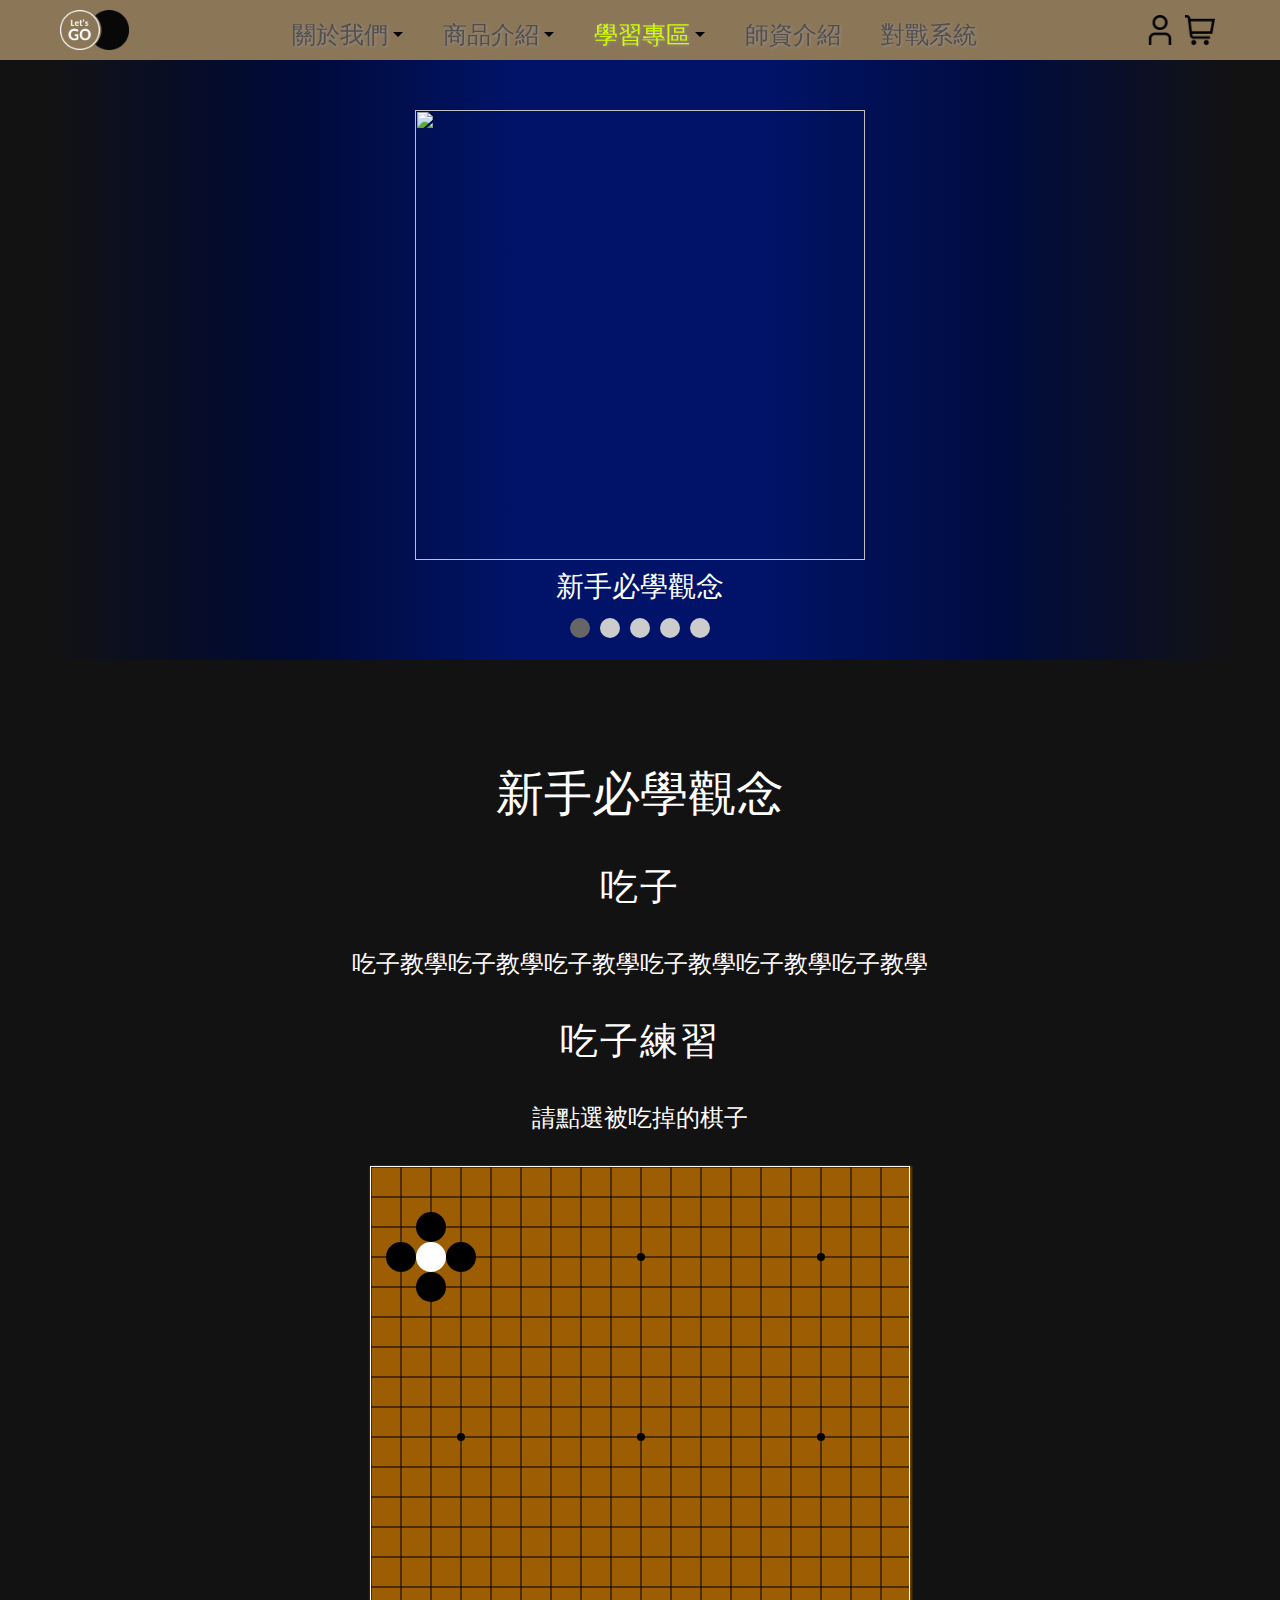
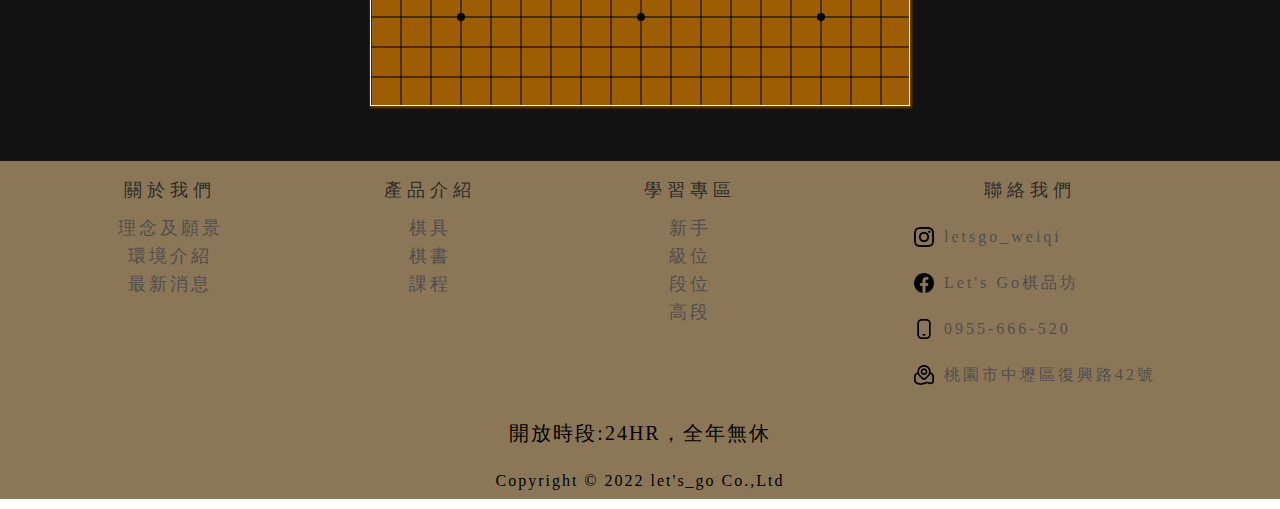
==== course.html @ 221e4290 "add init" ====
<!DOCTYPE html>
<html lang="en">
<head>
    <meta charset="UTF-8">
    <meta http-equiv="X-UA-Compatible" content="IE=edge">
    <meta name="viewport" content="width=device-width, initial-scale=1.0">
    <title>學習專區</title>
    <link rel="stylesheet" href="common.css">
    <link rel="stylesheet" href="header.css">
    <link rel="stylesheet" href="all.css">
    <script src="./jquery-3.6.1.js"></script>
    <script src="https://cdnjs.cloudflare.com/ajax/libs/jquery/3.6.1/jquery.js"></script>
    <script src="./all.js"></script>

</head>
<body>
    <header class="header">
        <input type="checkbox" name="" id="menu-switch">
        <div class="header_div">
            <div class="nav_logo">
                <a href="index.html"><img src="images/lets_go_ps.png" class="logo_img"></a>
            </div>
            <label class="hb" for="menu-switch">
                <span></span>
                <span></span>
                <span></span>  
            </label>
            <nav class="main_nav">
                <ul class="nav_ul">
                    <li class="list_wrap">
                        <a href="about.html" alt="關於我們">關於我們<span class="triangle"></span></a>
                        <ul class="droplist">
                            <li><a href="about.html#contact_us">聯絡我們</a></li>
                            <li><a href="about.html#environment">環境介紹</a></li>
                        </ul>
                    </li>
                    <li class="list_wrap">
                        <a href="product.html" alt="商品介紹">商品介紹<span class="triangle"></span></a>
                        <ul class="droplist">
                            <li><a href="product.html#product_feature">精選商品</a></li>
                            <li><a href="product.html#product_new">最新商品</a></li>
                            <li><a href="product.html#product_hot">熱賣商品</a></li>
                            <li><a href="product.html#product_tools">圍棋棋具</a></li>
                            <li><a href="product.html#product_book">圍棋書籍</a></li>
                        </ul>
                    </li>
                    <li class="list_wrap">
                        <a href="course.html" alt="學習專區" class="-on">學習專區<span class="triangle"></span></a>
                        <ul class="droplist">
                            <li class="droplist_learning">
                                <a href="#">精選定式<span class="triangle_right"></span></a>
                                <ul class="skill">
                                    <li><a href="">AI定式</a></li>
                                    <li><a href="">三三定式</a></li>
                                    <li><a href="">星位托退</a></li>
                                </ul>
                            </li>
                            <li class="droplist_learning">
                                <a href="#">新手<span class="triangle_right"></span></a>
                                <ul class="skill">
                                    <li><a href="">數氣</a></li>
                                    <li><a href="">吃子</a></li>
                                    <li><a href="">逃跑</a></li>
                                </ul>
                            </li>
                            <li class="droplist_learning">
                                <a href="#">級位<span class="triangle_right"></span></a>
                                <ul class="skill">
                                    <li><a href="">吃子方法</a></li>
                                    <li><a href="">基本布局</a></li>
                                    <li><a href="">基本定式</a></li>
                                </ul>
                            </li>
                            <li class="droplist_learning">
                                <a href="">段位<span class="triangle_right"></span></a>
                                <ul class="skill">
                                    <li><a href="">布局套路</a></li>
                                    <li><a href="">中盤攻殺</a></li>
                                    <li><a href="">收官技巧</a></li>
                                </ul>
                            </li>
                        </ul>
                    </li>
                    <li class="list_wrap">
                        <a href="teacher.html" alt="師資介紹">師資介紹</a>
                    </li>
                    <li class="list_wrap">
                        <a href="play.html" alt="對戰系統">對戰系統</a>
                    </li>
                </ul>
            </nav> 
            <div class="nav_icon">
                <a href="member.html">
                    <img src="./images/user.png" alt="user" class="icon_img">
                </a>
                <a href="cart.html">
                    <img src="./images/shopping-cart.png" alt="cart" class="icon_img">
                </a>
            </div>
        </div>
    </header>
    <main class="course_main">
        <section class="course_sec course_sec_carousel">
            <div id="sliderBoard">
                <ul id="content">
                    <li>
                        <img src="../Let's Go RWD/images/course_car1.png" class="image">
                        <div class="course_img_txt">
                             新手必學觀念
                        </div>
                    </li>
                    <li>
                        <img src="../Let's Go RWD/images/course_car2.png" class="image">
                        <div class="course_img_txt">
                            級位必學觀念
                        </div>
                    </li>
                    <li>
                        <img src="../Let's Go RWD/images/course_car3.png" class="image">
                        <div class="course_img_txt">
                            段位必學觀念
                        </div>
                    </li>
                    <li>
                        <img src="../Let's Go RWD/images/course_car4.png" class="image">
                        <div class="course_img_txt">
                            經典精選定式
                        </div>
                    </li>
                    <li>
                        <img src="../Let's Go RWD/images/course_car5.png" class="image">
                        <div class="course_img_txt">
                            最新AI定式解析
                        </div>
                    </li>
                </ul>
                <ul id="contentButton">
                </ul>
	        </div>
        </section>
        <section class="course_sec">
            <h2 class="course_h2">新手必學觀念</h2>
            <h3 class="course_h3">吃子</h3>
            <p class="course_p">吃子教學吃子教學吃子教學吃子教學吃子教學吃子教學</p>
            <h3 class="course_h3">吃子練習</h3>
                <p class="course_p">請點選被吃掉的棋子</p>
            <div class="goboard">
                
                <div class="boardcircle">
                    <div class="circle1"></div>
                    <div class="circle2"></div>
                    <div class="circle3"></div>
                    <div class="circle4"></div>
                    <div class="circle5"></div>
                    <div class="circle6"></div>
                    <div class="circle7"></div>
                    <div class="circle8"></div>
                    <div class="circle9"></div>
                </div>
                <div class="joseki7 joseki">
                    <div class="go7_1 wrong"></div>
                    <div class="go7_2"></div>
                    <div class="go7_3 wrong"></div>
                    <div class="go7_4 wrong"></div>
                    <div class="go7_5 wrong"></div>
                    <div class="go7_6 wrong"></div>
                    <div class="go7_7 wrong"></div>
                </div>
            </div>
        </section>
    </main>
    <footer class="footer">
        <div class="footer_block">
            <ul class="footer_ul">
                <li class="footer_list">
                    <a href="#" alt="關於我們">關於我們</a>
                    <ul class="footer_ul_inner">
                        <li><a href="#">理念及願景</a></li>
                        <li><a href="#">環境介紹</a></li>
                        <li><a href="#">最新消息</a></li>
                    </ul>
                </li>
                <li class="footer_list">
                    <a href="#" alt="產品介紹">產品介紹</a>
                    <ul class="footer_ul_inner">
                        <li><a href="#">棋具</a></li>
                        <li><a href="#">棋書</a></li>
                        <li><a href="#">課程</a></li>
                    </ul>
                </li>
                <li class="footer_list">
                    <a href="#" alt="學習專區">學習專區</a>
                    <ul class="footer_ul_inner">
                        <li><a href="#">新手</a></li>
                        <li><a href="#">級位</a></li>
                        <li><a href="#">段位</a></li>
                        <li><a href="#">高段</a></li>
                    </ul>
                </li>
                <li class="footer_list">
                    <a href="#" alt="學習專區">聯絡我們</a>
                    <ul class="footer_ul_inner">
                        <li class="contact_list">
                            <img src="./images/instagram.png">
                            <p>letsgo_weiqi</p>
                        </li>
                        <li class="contact_list">
                            <img src="./images/facebook.png">
                            <p>Let's Go棋品坊</p>
                        </li>
                        <li class="contact_list">
                            <img src="./images/mobile-button.png">
                            <p>0955-666-520</p>
                        </li>
                        <li class="contact_list">
                            <img src="./images/map-marker.png">
                            <p>桃園市中壢區復興路42號</p>
                        </li>
                    </ul>
                </li>
            </ul>
            <div class="footer_opentime">
                開放時段:24HR，全年無休
            </div>
            <div class="copyright">
                Copyright © 2022 let's_go Co.,Ltd
            </div>
        </div>
    </footer>
    
</body>
</html>
---- common.css ----
/* http://meyerweb.com/eric/tools/css/reset/ 
   v2.0 | 20110126
   License: none (public domain)
*/
html{
    --page-width: 1200px;
}
/*reset*/
*{
    box-sizing: border-box;
}
html, body, div, span, applet, object, iframe,
h1, h2, h3, h4, h5, h6, p, blockquote, pre,
a, abbr, acronym, address, big, cite, code,
del, dfn, em, img, ins, kbd, q, s, samp,
small, strike, strong, sub, sup, tt, var,
b, u, i, center,
dl, dt, dd, ol, ul, li,
fieldset, form, label, legend,
table, caption, tbody, tfoot, thead, tr, th, td,
article, aside, canvas, details, embed, 
figure, figcaption, footer, header, hgroup, 
menu, nav, output, ruby, section, summary,
time, mark, audio, video {
	margin: 0;
	padding: 0;
	border: 0;
	font-size: 100%;
	font: inherit;
	vertical-align: baseline;
}
/* HTML5 display-role reset for older browsers */
article, aside, details, figcaption, figure, 
footer, header, hgroup, menu, nav, section {
	display: block;
}
body {
	line-height: 1;
}
ol, ul {
	list-style: none;
}
blockquote, q {
	quotes: none;
}
blockquote:before, blockquote:after,
q:before, q:after {
	content: '';
	content: none;
}
table {
	border-collapse: collapse;
	border-spacing: 0;
}


/*grid*/
.container{
    /* outline: 1px solid white; */
    max-width: 1200px;
    margin: auto;
    /* outline: 1px solid red; */
    padding: 0 15px;
    /* padding-left: 15px;
    padding-right: 15px; */
}
.row{
    /* outline: 1px solid rgb(177, 175, 175); */
    display: flex;
    flex-wrap: wrap;
    /* outline: 1px solid red; */
    margin-left: -15px;
    margin-right: -15px;
}
[class*='col-']
,.col{
    /* outline: 1px solid rgb(243, 21, 132); */
    padding-left: 15px;
    padding-right: 15px;
    box-sizing: border-box;
}
/* .col{
    padding-left: 10px;
    padding-right: 10px;
    box-sizing: border-box;
} */
.col-1{ width: 8.333333%;}
.col-2{ width: 16.666666%;}
.col-3{ width: 25%;}
.col-4{ width: 33.333333%;}
.col-5{ width: 41.666666%;}
.col-6{ width: 50%;}
.col-7{ width: 58.333333%;}
.col-8{ width: 66.666666%;}
.col-9{ width: 75%;}
.col-10{ width: 83.333333%;}
.col-11{ width: 91.666666%;}
.col-12{ width: 100%;}

@media screen  and (min-width:768px){
    .col-md-1{ width: 8.333333%;}
    .col-md-2{ width: 16.666666%;}
    .col-md-3{ width: 25%;}
    .col-md-4{ width: 33.333333%;}
    .col-md-5{ width: 41.666666%;}
    .col-md-6{ width: 50%;}
    .col-md-7{ width: 58.333333%;}
    .col-md-8{ width: 66.666666%;}
    .col-md-9{ width: 75%;}
    .col-md-10{ width: 83.333333%;}
    .col-md-11{ width: 91.666666%;}
    .col-md-12{ width: 100%;}
}
@media screen  and (min-width:1024px){
    .col-lg-1{ width: 8.333333%;}
    .col-lg-2{ width: 16.666666%;}
    .col-lg-3{ width: 25%;}
    .col-lg-4{ width: 33.333333%;}
    .col-lg-5{ width: 41.666666%;}
    .col-lg-6{ width: 50%;}
    .col-lg-7{ width: 58.333333%;}
    .col-lg-8{ width: 66.666666%;}
    .col-lg-9{ width: 75%;}
    .col-lg-10{ width: 83.333333%;}
    .col-lg-11{ width: 91.666666%;}
    .col-lg-12{ width: 100%;}
}
@media screen  and (min-width:1200px){
    .col-xl-1{ width: 8.333333%;}
    .col-xl-2{ width: 16.666666%;}
    .col-xl-3{ width: 25%;}
    .col-xl-4{ width: 33.333333%;}
    .col-xl-5{ width: 41.666666%;}
    .col-xl-6{ width: 50%;}
    .col-xl-7{ width: 58.333333%;}
    .col-xl-8{ width: 66.666666%;}
    .col-xl-9{ width: 75%;}
    .col-xl-10{ width: 83.333333%;}
    .col-xl-11{ width: 91.666666%;}
    .col-xl-12{ width: 100%;}
}

/* ============================================= */
.row-cols-1 .col{width: 100%;}
.row-cols-2 .col{width: 50%;}
.row-cols-3 .col{width: 33.333333%;}
.row-cols-4 .col{width: 25%;}
.row-cols-5 .col{width: 20%;}
.row-cols-6 .col{width: 16.666666%;}

@media screen and (min-width:768px) {
    .row-cols-md-1 .col{width: 100%;}
    .row-cols-md-2 .col{width: 50%;}
    .row-cols-md-3 .col{width: 33.333333%;}
    .row-cols-md-4 .col{width: 25%;}
    .row-cols-md-5 .col{width: 20%;}
    .row-cols-md-6 .col{width: 16.666666%;}
} 
@media screen and (min-width:1024px) {
    .row-cols-lg-1 .col{width: 100%;}
    .row-cols-lg-2 .col{width: 50%;}
    .row-cols-lg-3 .col{width: 33.333333%;}
    .row-cols-lg-4 .col{width: 25%;}
    .row-cols-lg-5 .col{width: 20%;}
    .row-cols-lg-6 .col{width: 16.666666%;}
} 
@media screen and (min-width:1200px) {
    .row-cols-xl-1 .col{width: 100%;}
    .row-cols-xl-2 .col{width: 50%;}
    .row-cols-xl-3 .col{width: 33.333333%;}
    .row-cols-xl-4 .col{width: 25%;}
    .row-cols-xl-5 .col{width: 20%;}
    .row-cols-xl-6 .col{width: 16.666666%;}
}
---- header.css ----
#menu-switch{
    display: none;
}
.header{
    background-color: rgb(139,119,88);
    height: 60px;
    box-sizing: border-box;
    position: fixed;
    top: 0;
    width: 100%;
    z-index: 101;
}
.header_div{
    max-width: var(--page-width); 
    padding: 10px;
    margin: auto;
    display: flex;
    justify-content: space-between;
    width: 100%;  
    box-sizing: border-box;
    position: relative;
}
.logo_img{
    height: 40px;
}
.footer{
    width: 100%;
    background-color: rgb(139,119,88);
}
.footer_block{
    max-width: var(--page-width);
    margin: 0 auto;
}
.copyright, .footer_opentime{
    letter-spacing: 2px;
    margin: 0;
    padding: 10px;
    text-align: center;
}
.footer_opentime{
    font-size: 20px;
}
.footer_ul{
    display: flex;
    justify-content: space-around;
}
.footer_list > a , .footer_ul_inner > li > a{
    display: block;
    margin: 10px;
    text-decoration: none;
    font-size: 18px;
    font-weight: 500;
    text-align: center;
}
.footer_list > a{
    color: rgb(43, 43, 43);
    letter-spacing: 5px;
    padding: 10px;
}
.footer_ul_inner > li > a{
    color: rgb(82, 78, 78);
    letter-spacing: 3px;
}
.contact_list{
    margin: 10px;
    display: flex;
    justify-content: flex-start;
}
.contact_list > img{
    margin-left: 20px;
    height: 20px;
    align-self: center;
}
.contact_list > p{
    margin: 10px;
    color: #524e4e;
    letter-spacing: 3px;
}
.copyright, .footer_opentime{
    letter-spacing: 2px;
    margin: 10px;
    text-align: center;
}
.footer_opentime{
    font-size: 20px;
}
.footer_ul_inner > li > a:hover{
    color: rgb(2, 27, 252);
}

@media screen and (max-width:1023.999999px){
    .hb{
        width: 40px;
        height: 40px;
        background-color: rgb(167, 167, 170);
        position: relative;
    }
    .nav_icon{
        display: none;
    }
    .droplist, .skill{
        display: none;
    }
    .nav_logo{
        height: 40px;
        margin-left:  calc(50% - 34.63px);
    }
    .main_nav{
        position: absolute;
        background-color: rgb(0, 68, 255);
        width: 100%;
        left: -100%;
        top: 100%;
        opacity: 0;
        transition: opacity 1s, left 0s 1s;
    }
    .list_wrap{
        height: 40px;
        padding: 10px 20px;
        position: relative;
        text-align: center;
        background-color: rgb(171, 137, 85); 
        box-shadow: 1px 1px 3px rgb(105, 66, 6);
    }
    .list_wrap > a{
        font-size: 22px;
        text-decoration: none;
        color: rgb(2, 27, 252);
        text-shadow: 1px 1px 3px rgb(152, 144, 144);
    }
    .hb span{
        width: 32px;
        height: 2px;
        background-color: #000;
        opacity: 1;
        position: absolute;
        left: 0;
        right: 0;
        margin: auto;
        transform: rotate(0deg);
    }
    .hb span:nth-child(1){
        top: 7px;
        transition: transform 1s, top 1s 1s;
    }
    .hb span:nth-child(2){
        top: 0;
        bottom: 0;
        opacity:1;
        transition: opacity 1s 2s;
}
    .hb span:nth-child(3){
        top: 31px;
        transition: transform 1s, top 1s 1s;
    }
    #menu-switch:checked + .header_div .hb span:nth-child(1){
        top: 19px;
        transform: rotate(45deg);
        transition: top 1s , transform 1s 1s;
    }
    #menu-switch:checked + .header_div .hb span:nth-child(2){
        opacity: 0;
        transition: opacity 0s;
    }
    #menu-switch:checked + .header_div .hb span:nth-child(3){
        top: 19px;
        transform: rotate(-45deg);
        transition: top 1s , transform 1s 1s;
    }
    #menu-switch:checked + .header_div .main_nav{
        left: 0;
        opacity: 1;
        transition:  opacity 1s;
    }
    .footer_list:nth-child(1), .footer_list:nth-child(2), .footer_list:nth-child(3){
        display: none;
    }
    .footer_ul_inner{
        display: flex;
        flex-wrap: wrap;
    }
    .contact_list{
        margin: 0;
        width: 50%;
    }
}
@media screen and (min-width:1024px){
    .hb{
        display: none;
    }   
    .nav_logo{
        height: 40px;
        margin-left: 10px;
    }
    .logo_img{
        height: 40px;
    }
    .main_nav, .nav_ul{
        display: flex;
    }
    span.triangle{
        display: inline-block;
        border-top: 5px solid black;
        border-right: 5px solid transparent;
        border-bottom: 0px solid green;
        border-left: 5px solid transparent;
        width: 0px;
        height: 0px;
        margin: 3px 0 3px 5px;
    }
    .list_wrap{
        display: inline-block;
        height: 40px;
        padding: 10px 20px;
        position: relative;
        background-color: rgb(139,119,88);
    }
    .list_wrap > a{
        font-size: 24px;
        text-decoration: none;
        display: inline-block;
        color: rgb(210, 252, 2);
        text-shadow: 1px 1px 3px rgb(152, 144, 144);
    }
    
    .droplist{
        position: absolute;
        list-style: none;
        margin: 0;
        padding: 0;
        left: 0;
        width: 100%;
        top: calc(10px + 100%);
        display: none;
        background: rgb(32, 32, 31);
        box-shadow: 5px 5px 10px rgb(59, 59, 59);
    }
    .list_wrap:hover .droplist{
        display: block;
    }
    
    .droplist > li, .skill > li{
        text-align: center;
        height: 40px;
        padding: 10px;
        z-index: 100;
    }
    .droplist > li > a, .skill > li > a{
        text-decoration: none;
        font-size: 22px;
        color: #fff;
        text-shadow: 2px 2px 1px rgb(210, 252, 2);
    }
    .droplist_learning{
        position: relative;
    }
    .droplist_learning:hover .skill{
        display: block;
    }
    span.triangle_right{
        display: inline-block;
        border-top: 5px solid transparent;
        border-right: 0px solid black;
        border-bottom: 5px solid transparent;
        border-left: 5px solid white;
        width: 0px;
        height: 0px;
        margin: 3px 0 3px 5px;
    }
    .skill{
        text-align: center;
        padding: 10px;
        position: absolute;
        background-color: rgb(32, 32, 31);
        width: 100%;
        top: 0;
        right: 10px;
        transform: translate(100%);
        z-index: 99;
        display: none;
        border-radius: 50%;
        box-shadow: 5px 5px 10px rgb(59, 59, 59);
    }
    .nav_icon{
        height: 40px;
        margin-right: 10px;
        display:flex;
    }
    .icon_img{
        height: 40px;
        padding: 5px 5px;
    }
    
    /*open nav*/
    .list_wrap > a{
        position: relative;
    }
    .list_wrap > a:before , .list_wrap > a:after{
        content:attr(alt);
        display: block;
        position:absolute;
        left:0;
        top: 0;
        overflow:hidden;
        padding: 5px 0;
        height: 40px;
        backface-visibility:hidden;
        transition:.5s;
        color: rgb(82, 78, 78);
        text-shadow: 1px 1px 3px rgb(152, 144, 144);
    }
    
    .list_wrap > a:before{
        top: 5px;
        height: 20px;
        line-height: 10px;
        background-color: rgb(139,119,88);
        transform-origin: center center -20px;
        transform:perspective(200px) rotateX(0deg) translateZ(-20px);
    }
    .list_wrap > a:after{
        height: 20px;
        top: -10px;
        line-height: 40px;
        background-color: rgb(139,119,88);
        transform-origin: center center -20px;
        transform:perspective(200px) rotateX(0deg) translateZ(-20px);
    }
    .list_wrap > a:hover:before{
        transform:perspective(200px) rotateX(-60deg)
    }
    .list_wrap > a:hover:after{
        transform:perspective(200px) rotateX(60deg)
    }
    
    a.-on:before, a.-on:after  ,a.-on{
        color: rgb(210, 252, 2);
    }
    
    
}
---- all.css ----
/*header*/

/* index */
.index_nav{
    background-color: rgb(139,119,88);  
    margin: auto;
    height: 60px;
}
.index_nav > a{
    margin: auto;
}
.logo{  
    height: 60px;
    padding: 10px;
    vertical-align: top;
    box-sizing: border-box;
}
.index_main{
    background-color: #000;
}
.index_sec1{
    margin: 0px auto 10px;
    padding: 10px;
    max-width: var(--page-width);
}
.index_h1{
    color: #fff;
    font-size: 80px;
    text-align: center;
    margin: 20px;
    padding: 20px;
}
.index_article{
    margin: 20px auto;
    padding: 20px;
    line-height: 1.3;
    color: #fff;
    font-size: 32px;
    text-align: center;
}

.index_sec2{
    max-width: var(--page-width);
    display: flex;
    justify-content: space-evenly;
    margin: auto;
    padding-bottom: 50px;
}
.index_sec2_pos{
    width: 600px;
    margin: 0;
}

.box{
    width: 200px;
    height: 200px;
    background-size: cover;
    background-repeat: no-repeat;
    background-attachment: fixed;
    background-size: 100% 100%;
    margin: 35% auto;
    transform-style:preserve-3d;
    transform:rotateX(23deg);
    animation:move 5s linear infinite
}
.minbox{ 
    width:100px; 
    height:100px; 
    position: absolute; 
    left:50px; 
    top:30px; 
    transform-style:preserve-3d; 
}
.minbox li{ 
    width:100px; 
    height:100px; 
    position: absolute; 
    left:0; 
    top:0; 
    background: rgb(139,119,88); 
}
.minbox li:nth-child(1){ 
    background: "https://picsum.photos/300/200/?random=50" no-repeat 0 0;
    transform:translateZ(50px); 
} 
.minbox li > ion-icon{
    width: 90%;
    height: 90%;
}
.minbox li:nth-child(2){ 
    background: "https://picsum.photos/300/200/?random=50" no-repeat 0 0; 
    transform:rotateZ(180deg) rotateX(180deg) translateZ(50px); 
} 
.minbox li:nth-child(3){ 
    background: "https://picsum.photos/300/200/?random=50" no-repeat 0 0; 
    transform:rotateX(-90deg) translateZ(50px); 
} 
.minbox li:nth-child(4){ 
    background: "https://picsum.photos/300/200/?random=50" no-repeat 0 0; 
    transform:rotateX(90deg) translateZ(50px); 
} 
.minbox li:nth-child(5){ 
    background: "https://picsum.photos/300/200/?random=50" no-repeat 0 0; 
    transform:rotateY(-90deg) translateZ(50px); 
} 
.minbox li:nth-child(6){ 
    background: "https://picsum.photos/300/200/?random=50" no-repeat 0 0; 
    transform:rotateY(90deg) translateZ(50px); 
}
.maxbox{ 
    width: 200px; 
    height: 200px; 
    position: absolute; 
    left: 0; 
    top: -20px; 
    transform-style: preserve-3d;
}
.maxbox li{ 
    width: 200px; 
    height: 200px; 
    background: rgb(139,119,88); 
    border:1px solid #ccc; 
    position: absolute; 
    left: 0; 
    top: 0; 
    opacity: 0.5; 
    transition:all 1s ease; 
}
.maxbox_txt{
    padding: 10px;
    font-size: 50px;
    color: rgb(139,119,88);
}

.maxbox li:nth-child(1){ 
    background: "https://picsum.photos/300/200/?random=50" no-repeat 0 0;
    transform:translateZ(100px); 
} 
.maxbox li:nth-child(2){ 
    background: "https://picsum.photos/300/200/?random=50" no-repeat 0 0;
    transform:rotateZ(180deg) rotateX(180deg) translateZ(100px); 
} 
.maxbox li:nth-child(3){ 
    background: "https://picsum.photos/300/200/?random=50" no-repeat 0 0;
    transform:rotateX(-90deg) translateZ(100px); 
} 
.maxbox li:nth-child(4){ 
    background: "https://picsum.photos/300/200/?random=50" no-repeat 0 0;
    transform:rotateX(90deg) translateZ(100px); 
} 
.maxbox li:nth-child(5){ 
    background: "https://picsum.photos/300/200/?random=50" no-repeat 0 0;
    transform:rotateY(-90deg) translateZ(100px); 
} 
.maxbox li:nth-child(6){
    background: "https://picsum.photos/300/200/?random=50" no-repeat 0 0;
    transform:rotateY(90deg) translateZ(100px); 
}
.box:hover ol li:nth-child(1){ 
    transform:translateZ(200px);
     width: 300px; 
     height: 300px; 
     opacity: 0.4; 
     left: -50px; 
     top: -50px; 
} 
.box:hover ol li:nth-child(2){ 
    transform:rotateZ(180deg) rotateX(180deg) 
    translateZ(200px); 
    width: 300px; 
    height: 300px; 
    opacity: 0.4; 
    left: -50px; 
    top: -50px; 
} 
.box:hover ol li:nth-child(3){ 
    transform:rotateX(-90deg) translateZ(200px); 
    width: 300px; 
    height: 300px; 
    opacity: 0.4; 
    left: -50px; 
    top: -50px; 
} 
.box:hover ol li:nth-child(4){ 
    transform:rotateX(90deg) translateZ(200px); 
    width: 300px; 
    height: 300px; 
    opacity: 0.4; 
    left: -50px; 
    top: -50px; 
} 
.box:hover ol li:nth-child(5){ 
    transform:rotateY(-90deg) translateZ(200px); 
    width: 300px; 
    height: 300px; 
    opacity: 0.4; 
    left: -50px; 
    top: -50px; 
} 
.box:hover ol li:nth-child(6){ 
    transform:rotateY(90deg) translateZ(200px); 
    width: 300px; 
    height: 300px; 
    opacity: 0.4; 
    left: -50px; 
    top: -50px; 
}
.box:hover .maxbox_txt{
    text-align: center;
    color: rgb(255, 217, 0);
    transition: all 1s ease;
}
@keyframes move{ 
    0%{ -webkit-transform: rotateX(23deg) rotateY(0deg); } 
    100%{ -webkit-transform:rotateX(23deg) rotateY(360deg); } 
}

.menu_wrap{
    display: flex;
    flex-direction: column;
    justify-content: center;
    align-items: center;
}
.index_txt{
    text-align: center;
    margin: 50px;
    padding: 10px;
    color: #fff;
    font-size: 24px;
}
.plus{
    padding: 5px;
    
}
.menu{
    position: relative;
    width: 400px;
    height: 400px;
    display: flex;
    justify-content: center;
    align-items: center;
}
.menu_li{
    position: absolute;
    left: 0;
    list-style: none;
    transform-origin: 200px;
    transition: 0.5s calc(0.1s * var(--i));
    transform: rotate(0deg) translateX(175px);
}
.menu.active .menu_li{
    transform: rotate(calc(360deg / 8 * var(--i)));
}
.menu_li > a{
    display: flex;
    justify-content: center;
    align-items: center;
    width: 60px;
    height: 60px;
    background-color: #fff;
    border-radius: 50%;
    transform: rotate(calc(360deg / -8 * var(--i)));
    box-shadow: 0 0 4px rgba(0 0 0 0.15);
    color: #111;
    transition: 0.5s;
}
.menu_li > a:hover{
    color:#ff1215;
}
.menu_li > a > ion-icon, .menu_li > a > img{
    width: 60%;
    height: 50%;
}
.toggle{
    position: absolute;
    width: 100px;
    height: 100px;
    background-color: #fff;
    display: flex;
    justify-content: center;
    align-items: center;
    z-index: 10000;
    border-radius: 50%;
    cursor: pointer;
    box-shadow: 0 0 4px rgba(0 0 0 0.15);
    font-size: 32px;
    transition: 1.25s;
}
.menu.active .toggle{
    transform: rotate(315deg);
}

/*about*/
.about_main{
    background-color: rgb(19, 18, 18);
    width: 100%;
    box-sizing: border-box;
    padding-bottom: 50px;
}
.about_h1{
    font-size: 80px;
    color: #fff;
    text-align: center;
    margin: 60px auto 0;
    padding: 30px;
}
.about_sec{
    max-width: var(--page-width);
    width: 100%;
    margin: auto;
}
.about_h2{
    font-size: 48px;
    color: #fff;
    text-align: center;
    margin: 100px auto 30px;
    padding: 10px;
}
.about_poem, .about_blog_article{
    margin: 50px;
}
.about_poem > p{
    text-align: center;
    padding: 10px;
    font-size: 20px;
    letter-spacing: 4px;
    font-style: italic;
    color: #fff;
    line-height: 1.2;
    text-decoration: underline rgb(196, 194, 194) dashed;
}
.about_blog_article >p{
    text-align: center;
    padding: 10px;
    font-size: 22px;
    letter-spacing: 4px;
    color: #fff;
}
.about_contact_us_wrap{
    margin: 20px;
}
.about_contact_us_blog{
    text-align: center;
    font-size: 22px;
    letter-spacing: 4px;
    line-height: 2;
    color: #fff;
    padding: 20px;  
}
.about_map{
    padding: 20px;
    aspect-ratio: 800/450;
}
.about_map >iframe{
    width: 100%;
    height: 100%;
    vertical-align: middle;
}
.slider_container {
    margin: 20px;
    max-width:var(--page-width);
    height: 500px;
    position: relative;
    border: 20px solid #8b7758;    
    background-color: rgb(19, 18, 18);
    box-shadow: #666 0 0 5px;
}
.slider_wrap{
    position: absolute;
    padding: 10px;
    width: 100%;
    top: 0;
    left: 0;
    opacity: 0;
    filter: alpha(opacity=0);
    animation: round 20s linear infinite;
}
.slider_wrap > span{
    margin: auto;
    display: block;
    height: 30px;
    text-align: center; 
    font-size: 28px;
    padding: 10px;
    color: #fff;
}
.about_slider_img{
    width: 100%;
    height: 400px;
    object-fit: cover;
}
.about_carousel{
    display: none;
}
@keyframes round {
    4% {
        opacity: 1;
        filter: alpha(opacity=100);
    }
    20% {
        opacity: 1;
        filter: alpha(opacity=100);
    }
    24% {
        opacity: 0;
        filter: alpha(opacity=0);    
    }
}
.slider_container div:nth-child(4) {
    animation-delay: 0s;
}

.slider_container div:nth-child(3) {
    animation-delay: 5s;
}

.slider_container div:nth-child(2) {
    animation-delay: 10s;
}

.slider_container div:nth-child(1) {
    animation-delay: 15s;
}
.about_tool_wrap_lg{
    margin: auto;
}
.about_tool_wrap{
    display: flex;
    flex-wrap: nowrap;
    flex-direction: column;
    justify-content: space-around;
    width: 70%;
    text-align: center;
    margin: 10px auto;
    background-color:rgb(139,119,88);
    border-radius: 10px;
}

.about_toolimg {
    text-align: center;
    width: 50%;
    margin: auto;
}
.about_toolimg > img{
    width: 100%;
    height: 100%;
    padding: 10px;
}
.about_tool_info{
    width: 100%;
    margin: 10px auto 0;
}
.about_tool_title{
    color: #fff;
    padding: 10px;
    font-size: 24px;
    font-weight: 700;
    text-align: center;
}
.about_tool_text{
    color: #fff;
    font-size: 20px;
    text-align: left;
    padding: 5px;
    line-height: 1.26;
}

/*product*/
.product_main{
    background-color: #131212;
    width: 100%;
    box-sizing: border-box;
    padding-bottom: 50px;
}
.product_sec{
    max-width: var(--page-width);
    width: 100%;
    margin: auto;
}
.product_sec_carousel{
    overflow: hidden;
    height: 450px;
	place-items: center;
	background: linear-gradient(to right,#131212, #000a35, #001368, #001368, #000c3f, #131212);
}
.product_carousel > div {
	backface-visibility: hidden;
}
.product_carousel_container{
    position: relative;
    width: 500px;
    height: 250px;
    perspective: 600px;
    margin: auto;
}

.product_carousel {
    position: absolute;
    width: 100%;
    height: 100%;
    transform-style: preserve-3d;
    transform: translateZ(-300px);
    transition: all 1s ease-in;
}
.product_carousel > div {
    display: block;
    position: absolute;
    margin: 120px auto;
    left: 170px;
    width: 200px;
    object-fit: cover;
    border: 1px solid #000a35;
    border-radius: 10px;
	overflow: hidden;
}
.product_carousel {
    animation: spin 25s infinite linear;
}

.product_carousel >div> img {
	display: block;
	width: 100%;
	max-width: 100%;
	aspect-ratio: 3 / 2;
	object-fit: cover;
}
.product_carousel div:nth-child(1) { transform: rotateY(   0deg ) translateZ( 300px ); }
.product_carousel div:nth-child(2) { transform: rotateY(  40deg ) translateZ( 300px ); }
.product_carousel div:nth-child(3) { transform: rotateY(  80deg ) translateZ( 300px ); }
.product_carousel div:nth-child(4) { transform: rotateY( 120deg ) translateZ( 300px ); }
.product_carousel div:nth-child(5) { transform: rotateY( 160deg ) translateZ( 300px ); }
.product_carousel div:nth-child(6) { transform: rotateY( 200deg ) translateZ( 300px ); }
.product_carousel div:nth-child(7) { transform: rotateY( 240deg ) translateZ( 300px ); }
.product_carousel div:nth-child(8) { transform: rotateY( 280deg ) translateZ( 300px ); }
.product_carousel div:nth-child(9) { transform: rotateY( 320deg ) translateZ( 300px ); }

@keyframes spin {
	from { transform: rotateY(0); }
	to { transform: rotateY(360deg); }
}
.product_carousel:hover {
    animation-play-state: paused;
} 

.product_h1{
    font-size: 80px;
    color: #fff;
    text-align: center;
    margin: 60px auto 0;
    padding: 30px;
}

.product_sec2{
    max-width: var(--page-width);
    width: 100%;
    margin: 80px auto;
}
.product_concept_wrap{
    width: 100%;
    padding: 30px;
    margin: 0;
    position: relative;
}
.product_concept{
    vertical-align: top;
    position: absolute;
    top: 5%;
    left: 20px;
    padding: 10px;
    color: #fff;
    font-size: 60px;
    letter-spacing: 5px;
}
.product_concept_title{
    text-align: right;
    font-size: 48px;
    color: #fff;
    margin: 100px auto 0;
    padding: 0px;
}
.slash{
    height: 230px;
    width: 2px;
    background: #fff;
    transform: rotate(45deg);
    position: absolute;
    left: 200px;
    top: -5%;
    z-index: 1;
}
.product_slogan{
    text-align: right;
    color: #fff;
    font-size: 24px;
    padding: 20px;
    line-height: 1.5;
}
.product_sec2_imgblock{
    display: flex;
    flex-direction: column;   
    width: 100%;
    min-width: 400px;
    height: 100%;
    margin-left: auto;    
}
.product_sec2_imgblock > img{
    height: 50%;
    margin: 10px;
    border-radius: 5px;
}
.product_sec3{
    max-width: var(--page-width);
    width: 100%;
    margin: auto;
}
.product_nav_pos{
    position: relative;
}
.product_nav{
    margin: auto;
    top: 80px;    
}
.product_nav_stick{
    background-color: #131212;
    top: 60px;
    position: sticky;
    z-index: 2;
}
.product_sec3_ul{
    display: flex;
    justify-content: space-evenly; 
}
.product_sec3_ul > li{
    margin: 5px;
    border-radius: 5px;
    background-color: rgb(139,119,88);
}
/* .product_sec3_ul > li:hover{
    background-color: rgb(184, 146, 89); 
    border: 1px dashed white;
    box-shadow: 1px 1px 1px 1px rgb(207, 171, 116); 
} */
.product_sec3_ul > li > a{
    color: #fff;
    display: block;
    text-decoration: none;
    text-align: center;
    font-size: 22px;
    padding: 5px;
    margin: 10px;
}
.product_title{
    background-color: #131212;
    color: #fff;
    text-shadow: 3px 3px 3px rgb(2, 110, 252);
    font-size: 60px;
    text-align: center;
    margin: 30px 0;
    padding: 30px 30px 10px;
    letter-spacing: 5px;
    position: sticky;
    top: 100px;
    z-index: 1;
}
.product_feature{
    display: flex;
    flex-direction: column;
    flex-wrap: nowrap; 
}
.product_feature_img{
    margin: auto;
    padding: 20px;
}
.product_feature_img> img{
    width: 100%;
    height: 100%;
    object-fit: cover;
}
.product_feature_txt > h4{
    color: #fff;
    font-size: 38px;
    padding: 10px;
    margin: 20px;
    letter-spacing: 2px;
}
.product_feature_txt > p{
    color: #fff;
    font-size: 24px;
    padding: 10px;
    margin: 20px;
    line-height: 1.5;
}
.boxuse >div{
    padding: 10px;
}
.newproduct{
    height: 100%;
    text-align: center;
    display: flex;
    flex-wrap: wrap;
    flex-direction: column;    
    position: relative;
    width: 50%;
    margin: auto;
    background-color: rgb(139,119,88);
}
.newproduct > div{
    margin: auto;
    padding: 5px;
    margin: 10px auto;
    width: 70%;
    text-align: center;
}
.newproduct > div > img{
    width: 100%;
    height: 100%;
}
.newproduct > h4{
    margin: 5px;
    font-size: 24px;
    font-weight: 800;
    color: #fff;
}
.new{
    position: absolute;
    background-color: rgb(255, 94, 0);
    color: #fff;
    padding: 5px;
    top: -5px;
    left: -5px;
}
.info{
    margin: 5px;
    padding: 10px;
    text-align: left;
    font-size: 18px;
    line-height: 1.2;
    flex-grow: 1;
    color: #fff;
}
.price{
    margin: 5px;
    padding: 5px;
    text-align-last: left;
    color: #fff;
}
.newproduct_more{
    display: block;
    text-align: right;
    padding: 3px;
    margin-right: 22%;
    color: rgb(139,119,88);
    text-decoration: none;
    font-size: 18px;
}

.course_main{
    background-color: #131212;
    width: 100%;
    box-sizing: border-box;
    padding-bottom: 50px;
}
.course_sec{
    max-width: var(--page-width);
    width: 100%;
    margin: auto;
}
.course_sec_carousel{
    margin: 60px auto;
    height: 600px;
	background: linear-gradient(to right,#131212, #000a35, #001368, #001368, #000c3f, #131212);
}
#sliderBoard{  
	/* border:  1px solid #ccc; */
    margin: auto;
	width: 450px;
	height: 600px;
	overflow: hidden;
    padding-top: 50px;
}
#content{	
	position: relative;
}
#content li{	
	float: left;
}

#sliderBoard .image{
	width: 450px;
	height: 450px;
}
.course_img_txt{
    width: 450px;
    height: 50px;
    padding: 10px;
    font-size: 28px;
    color: #fff;
    text-align: center;
}

#contentButton{
	text-align: center;
	height: 50px;
}
#contentButton li{
	width: 20px;
	height: 20px;
	border-radius: 50%;
	background-color: #ccc;

	display: inline-block;
	margin: 5px;
}
#contentButton li.clicked{
	background-color: #666;
}
.course_h2{
    font-size: 48px;
    color: #fff;
    text-align: center;
    margin: 100px auto 30px;
    padding: 10px;
}
.course_h3{
    color: #fff;
    text-align: center;
    font-size: 38px;
    padding: 10px;
    margin: 20px;
    letter-spacing: 2px;
}
.course_p{
    text-align: center;
    color: #fff;
    font-size: 24px;
    padding: 10px;
    margin: 20px;
    line-height: 1.5;
}
/*course*/

.goboard{
    margin: 5px auto;
    height:540px;
    width: 540px;
    background-color: #9d5d03;
    background-image: linear-gradient(to right, transparent 29px, #000 30px),
                linear-gradient(to left, transparent 29px, #000 30px),
                linear-gradient(to top, transparent 29px, #000 30px),
                linear-gradient(to bottom, transparent 29px, #000 30px);
    background-size: 30px 30px;
    position: relative;
    box-shadow: 1px 1px 2px 1px #704200;
    border: 1px solid #fff;
}
.boardcircle > div{
    background-color: #000;
    position: absolute;
    width: 8px;
    height: 8px;
    border-radius: 50%;
}
.circle1{
    top: 86px;
    left: 86px;
}
.circle2{
    top: 86px;
    left: 266px;
}
.circle3{
    top: 86px;
    left: 446px;
}
.circle4{
    top: 266px;
    left: 86px;
}
.circle5{
    top: 266px;
    left: 266px;
}
.circle6{
    top: 266px;
    left: 446px;
}
.circle7{
    top: 446px;
    left: 86px;
}
.circle8{
    top: 446px;
    left: 266px;
}
.circle9{
    top: 446px;
    left: 446px;
}
.joseki > div:nth-child(2n-1){
    background-color: #000;
    position: absolute;
    width: 30px;
    height: 30px;
    border-radius: 50%;
}
.joseki > div:nth-child(2n){
    background-color: #fff;
    position: absolute;
    width: 30px;
    height: 30px;
    border-radius: 50%;
}
.go7_1{
    top: 75px;
    left: 75px;
}
.go7_2{
    top: 75px;
    left: 45px; 
}
.go7_3{
    top: 45px;
    left: 45px;
}
.go7_4{
    top: 75px;
    left: 45px;
    display: none;
}
.go7_5{
    top: 105px;
    left: 45px;
}
.go7_6{
    top: 135px;
    left: 15px;
    display: none;
}
.go7_7{
    top: 75px;
    left: 15px;
}




.teacher_main{
    background-color: #131212;
    width: 100%;
    box-sizing: border-box;
    padding-bottom: 50px;
}
.teacher_sec{
    max-width: var(--page-width);
    width: 100%;
    margin: auto;
}
.teacher_h1{
    font-size: 80px;
    color: #fff;
    text-align: center;
    margin: 60px auto 0;
    padding: 30px;
}
.teacher_h2{
    font-size: 48px;
    color: #fff;
    text-align: center;
    margin: 100px auto 30px;
    padding: 10px;
}
.teacher_wrap{
    margin: 0;
    padding: 0;
    display: flex;
    flex-direction: column;
    justify-content: center;
    align-items: center;
}
.teacher_slideshow{
    position: relative;
    width: 400px;
    height: 400px;
    transform-style: preserve-3d;
    perspective: 1000px;
}
.teacher_slide{
    position: absolute;
    top: 0;
    left: 0;
    right: 0;
    bottom: 0;
    animation: teacher_slider 15s linear infinite;
    transform: rotateY(90deg);
}
.teacher_slideshow:hover .teacher_slide{
    animation-play-state: paused;
} 
.teacher_slide:nth-child(1){
    animation-delay: 0s ;
}
.teacher_slide:nth-child(2){
    animation-delay: 1.5s ;
}
.teacher_slide:nth-child(3){
    animation-delay: 3s ;
}
.teacher_slide:nth-child(4){
    animation-delay: 4.5s ;
}
.teacher_slide:nth-child(5){
    animation-delay: 6s ;
}
.teacher_slide:nth-child(6){
    animation-delay: 7.5s ;
}
.teacher_slide:nth-child(7){
    animation-delay: 9s ;
}
.teacher_slide:nth-child(8){
    animation-delay: 10.5s ;
}
.teacher_slide:nth-child(9){
    animation-delay: 12s ;
}
.teacher_slide:nth-child(10){
    animation-delay: 13.5s ;
}
.teacher_slide >img{
    position: absolute;
    width: 100%;
    height: 100%;
    top: 0;
    left: 0;
    object-fit: cover;
    transform: rotateY(180deg);
}
@keyframes teacher_slider {
    0%{
        transform: rotateY(90deg);
    }
    10%, 100%{
        transform: rotateY(270deg);
    }
}
.teacher_info_wrap{
    margin: 100px auto;
}  
.teacher_info{
    margin: auto;
    padding: 10px;
    width: 60%;
}
.teacher_info >img{
    width: 100%;
}

.play_main{
    background-color: #131212;
    width: 100%;
    box-sizing: border-box;
    padding-bottom: 50px;
}
.play_sec{
    max-width: var(--page-width);
    display: flex;
    flex-direction: column;
    width: 100%;
    height: 100vh;
    margin: auto;
}
.play_h1{
    font-size: 80px;
    color: #fff;
    text-align: center;
    margin: 60px auto 100px;
    padding: 30px;
}
.play_link{
    text-decoration: none;
    /* outline: 1px solid red; */
}
.play_h2{
    font-size: 48px;
    color: #fff;
    text-align: center;
    margin:auto;
    padding:20px  ;
}
.play_p{
    text-align: left;
    color: #fff;
    margin: 10px auto 50px;
    font-size: 24px;
    padding: 20px;
    line-height: 1.5;
}
.play_box:hover .play_h2, .play_box:hover .play_p{
    color: #ffef12;
}
.play_box{
    position: relative;
    top: 20%;
    left: 50%;
    margin-top: 50px ;
    transform: translate(-50%, -50%);
    width: 400px;
    height: 400px;
    background-color: rgb(139,119,88);
    box-sizing: border-box;
    overflow: hidden;
    box-shadow: 0px 20px 50px rgba(0, 0, 0, .5);
    border: 2px solid rgba(0, 0, 0, .5);
    
}
.play_box::before{
    content: '';
    position: absolute;
    top: 0;
    left: -100%;
    width: 100%;
    height: 100%;
    background-color: rgba(255, 255, 255, .3);
    transition: 0.5s;
}
.play_box:hover::before{
    left: -50%;
    transform: skewX(-5deg);
}
.play_box::after{
    content: '';
    position: absolute;
    top: 0;
    right: -100%;
    width: 100%;
    height: 100%;
    background-color: rgba(0, 0, 0, .3);
    transition: 0.5s;
}

.play_box:hover::after{
    right: -50%;
    transform: skewX(-5deg);
}
.play_content{
    position: absolute;
    top: 20px;
    left: 20px;
    right: 20px;
    bottom: 20px;
    border: 2px solid #ffeb3b;
    padding: 30px;
    text-align: center;
    box-shadow: 0px 5px 10px rgba(0, 0, 0, .5);
}
.play_span{
    position: absolute;
    top: 0;
    left: 0;
    width: 100%;
    height: 100%;
    display: block;
    box-sizing: border-box;
}
.play_span:nth-child(1){
    transform: rotate(0deg);
}
.play_span:nth-child(2){
    transform: rotate(90deg);
}
.play_span:nth-child(3){
    transform: rotate(180deg);
}
.play_span:nth-child(4){
    transform: rotate(270deg);
}
.play_span::before{
    content: '';
    position: absolute;
    width: 100%;
    height: 5px;
    background-color: #1100ff;
    animation: playborder 4s linear infinite;
}
@keyframes playborder {
    0%{
        transform: scaleX(0);
        transform-origin: left;
    }
    50%{
        transform: scaleX(1);
        transform-origin: left;
    }
    50.1%{
        transform: scaleX(1);
        transform-origin: right;
    }
    100%{
        transform: scaleX(0);
        transform-origin: right;
    }
}
@media screen and (min-width:768px){
    .about_contact_us_blog{
        text-align: left;
    }
    .about_tool_wrap{
        flex-direction: row;
        align-items: center;
        width: 100%;
        margin: 10px auto;
    }
    .about_toolimg{
        width: 100%;
    }
    .about_tool_info{
        height: 150px;
        display: flex;
        flex-direction: column;
        justify-content: space-evenly;
    }
    .product_nav_pos{
        /* position: relative; */
        height: 100%;
    }

    .product_nav_stick{
        position: sticky;
        top: 140px;
        height: 100%;
        padding: 5px;
    }
    .newproduct{
        width: 100%;
    }
    .product_title{
        top: 40px;
    }
    .product_sec3_ul{
        flex-direction: column;
    }
    .product_nav{
        padding: 5px;
        margin: 5px;
    }
    .newproduct_more{
        margin-right: 5px;
    }
    .teacher_info{
        width: 38%;
    }
}
@media screen and (min-width:1024px) {
    .slider_container{
        display: none;
    }
    .about_carousel {
        display: flex;
        width: 100%;
        height: 500px;
        margin: 20px;
        max-width:var(--page-width);
        position: relative;
        border: 20px solid #8b7758;    
        background-color: rgb(19, 18, 18);
        box-shadow: #666 0 0 5px;
    }
    .about_carouselbox {
        box-sizing: border-box;
        padding: 10px;
        width: 100%;
        flex: 1;
        overflow: hidden;
        transition: .5s;
        margin: 0 ;
        box-shadow: 0 20px 30px rgba(0,0,0,.1);
        line-height: 0;
    }   
    .about_carouselbox > img {
        width: 100%;
        height: 400px;
        object-fit: cover; 
        transition: .5s;
    }
    .about_carouselbox > span {
        font-size: 28px;
        display: block;
        text-align: center;
        height: 30px;
        line-height: 1.6;
        color: #fff;
        margin: auto;
        padding: 5px;
    }
    .about_carouselbox:hover { 
        flex: 1 1 50%; 
    }
    .about_carouselbox:hover > img {
        width: 100%;
    }
    .about_contact_us_blog{
        text-align: left;
    }
    .about_tool_wrap{
        flex-direction: column;
        justify-content: start;
        flex-wrap: wrap;
        height: 100%;
    }
    .about_toolimg{
        height: 200px;
    }
    .about_toolimg >img{
        object-fit: contain;
    }
    .about_tool_info{
        display: flex;
        justify-content: start;
        height: fit-content;
    }
    .about_tool_text{
        flex-grow: 1;
    }
    .product_feature{
        display: flex;
        flex-direction: row;
    }
    .play_sec{
        display: flex;
        flex-direction: row;
        position: relative;
    }
    .play_link:nth-child(1){
        position: absolute;
        margin:  50px auto;
        left: 8%;
    }
    .play_link:nth-child(2){
        position: absolute;
        margin:  50px auto;
        right: 8%;
    }
    .teacher_info{
        width: 23%;
    }
}
@media screen and (min-width:1024px){

}
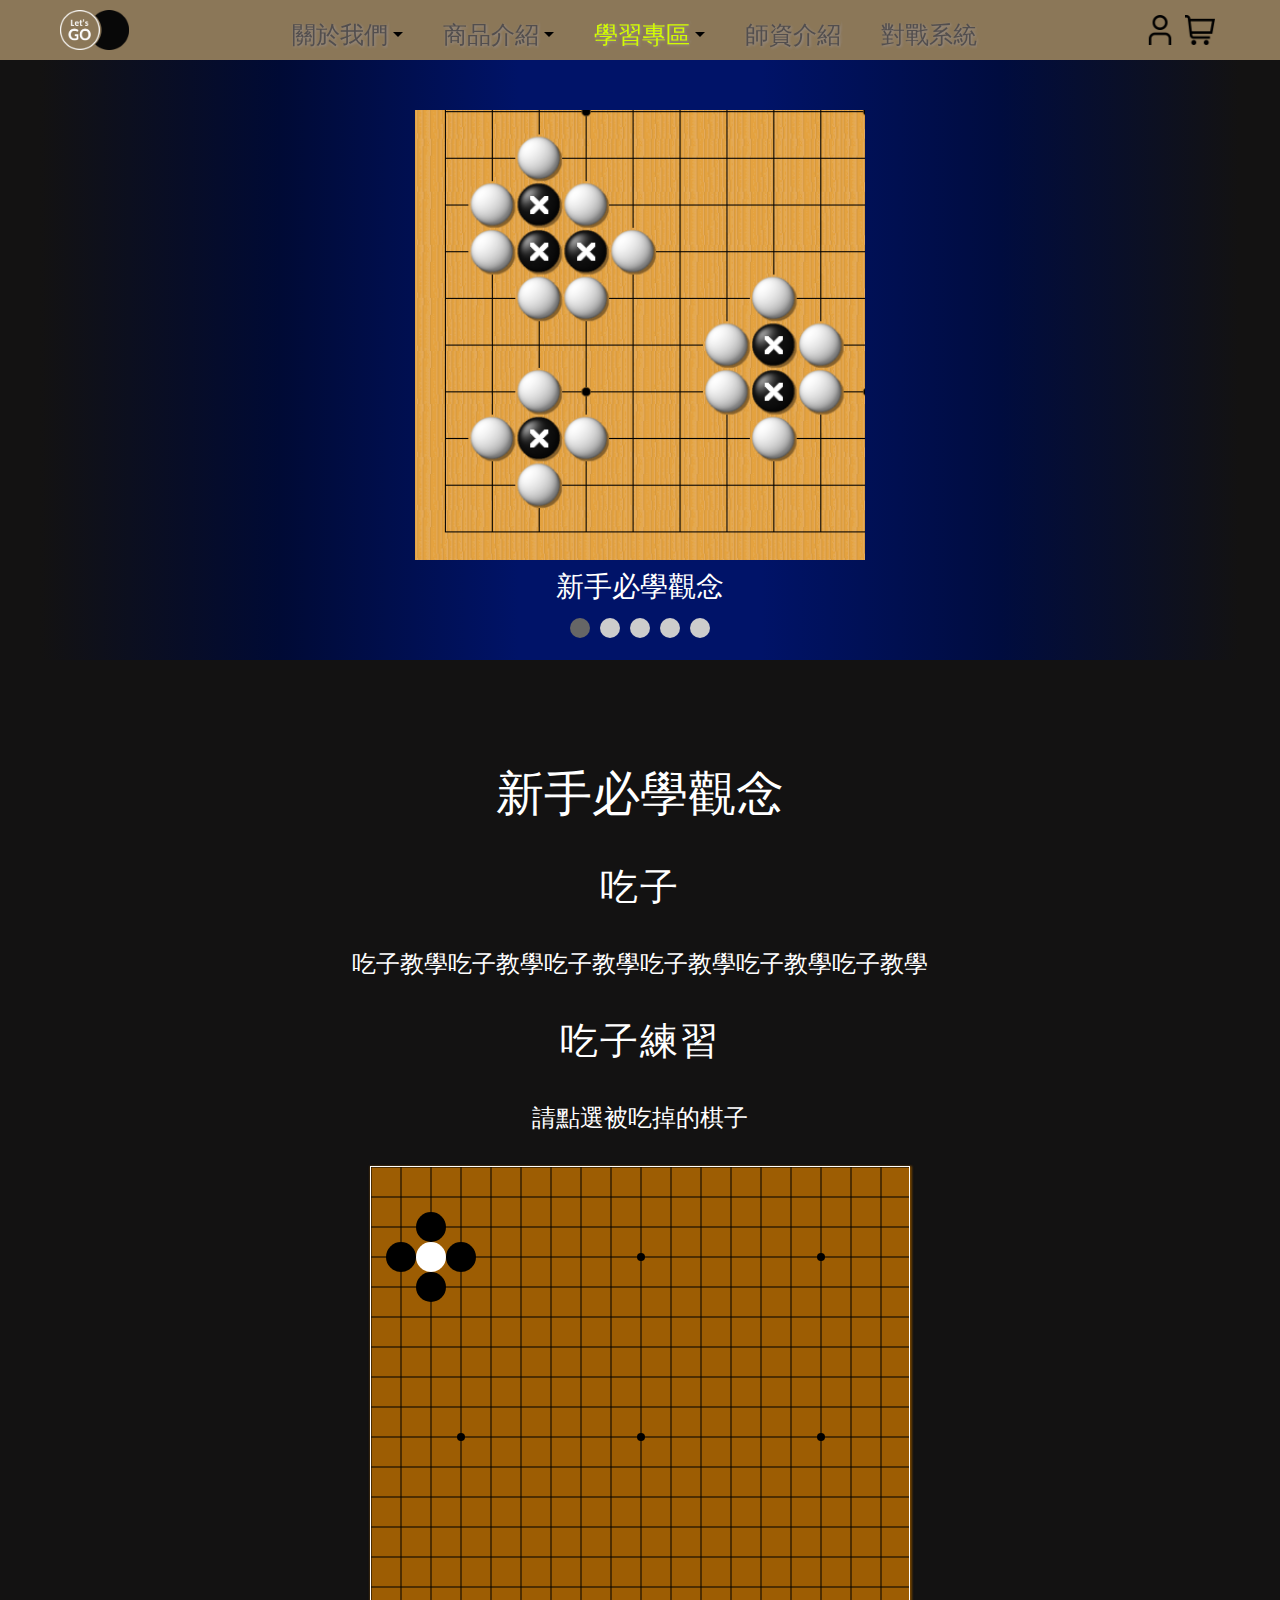
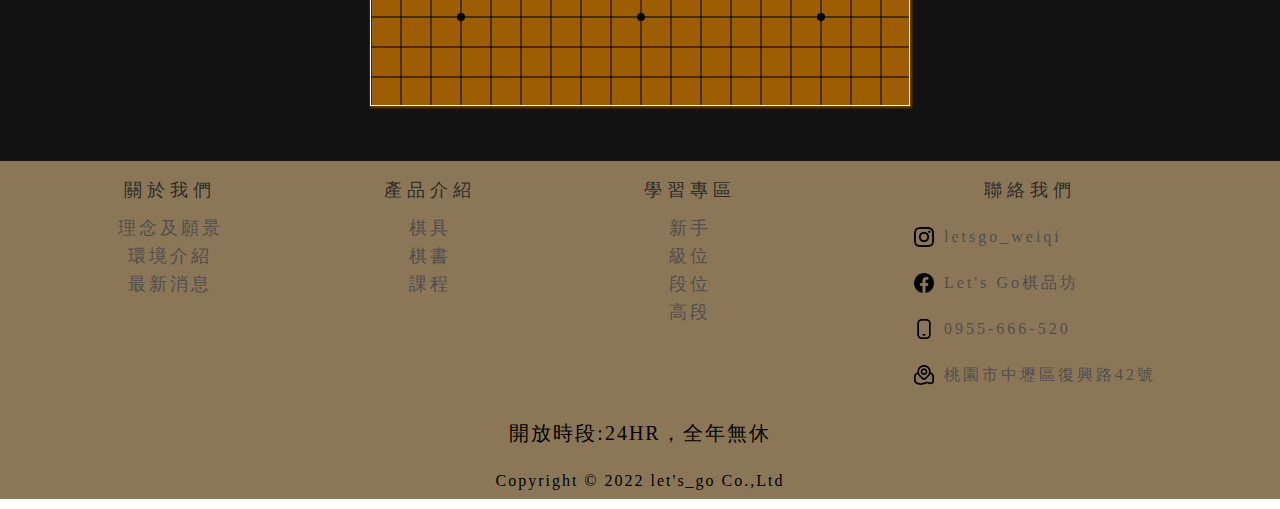
==== commit 233d7797: "fix change source" ====
--- a/course.html
+++ b/course.html
@@ -104,31 +104,31 @@
             <div id="sliderBoard">
                 <ul id="content">
                     <li>
-                        <img src="../Let's Go RWD/images/course_car1.png" class="image">
+                        <img src="images/course_car1.png" class="image">
                         <div class="course_img_txt">
                              新手必學觀念
                         </div>
                     </li>
                     <li>
-                        <img src="../Let's Go RWD/images/course_car2.png" class="image">
+                        <img src="images/course_car2.png" class="image">
                         <div class="course_img_txt">
                             級位必學觀念
                         </div>
                     </li>
                     <li>
-                        <img src="../Let's Go RWD/images/course_car3.png" class="image">
+                        <img src="images/course_car3.png"image">
                         <div class="course_img_txt">
                             段位必學觀念
                         </div>
                     </li>
                     <li>
-                        <img src="../Let's Go RWD/images/course_car4.png" class="image">
+                        <img src="images/course_car4.png" class="image">
                         <div class="course_img_txt">
                             經典精選定式
                         </div>
                     </li>
                     <li>
-                        <img src="../Let's Go RWD/images/course_car5.png" class="image">
+                        <img src="images/course_car5.png" class="image">
                         <div class="course_img_txt">
                             最新AI定式解析
                         </div>
